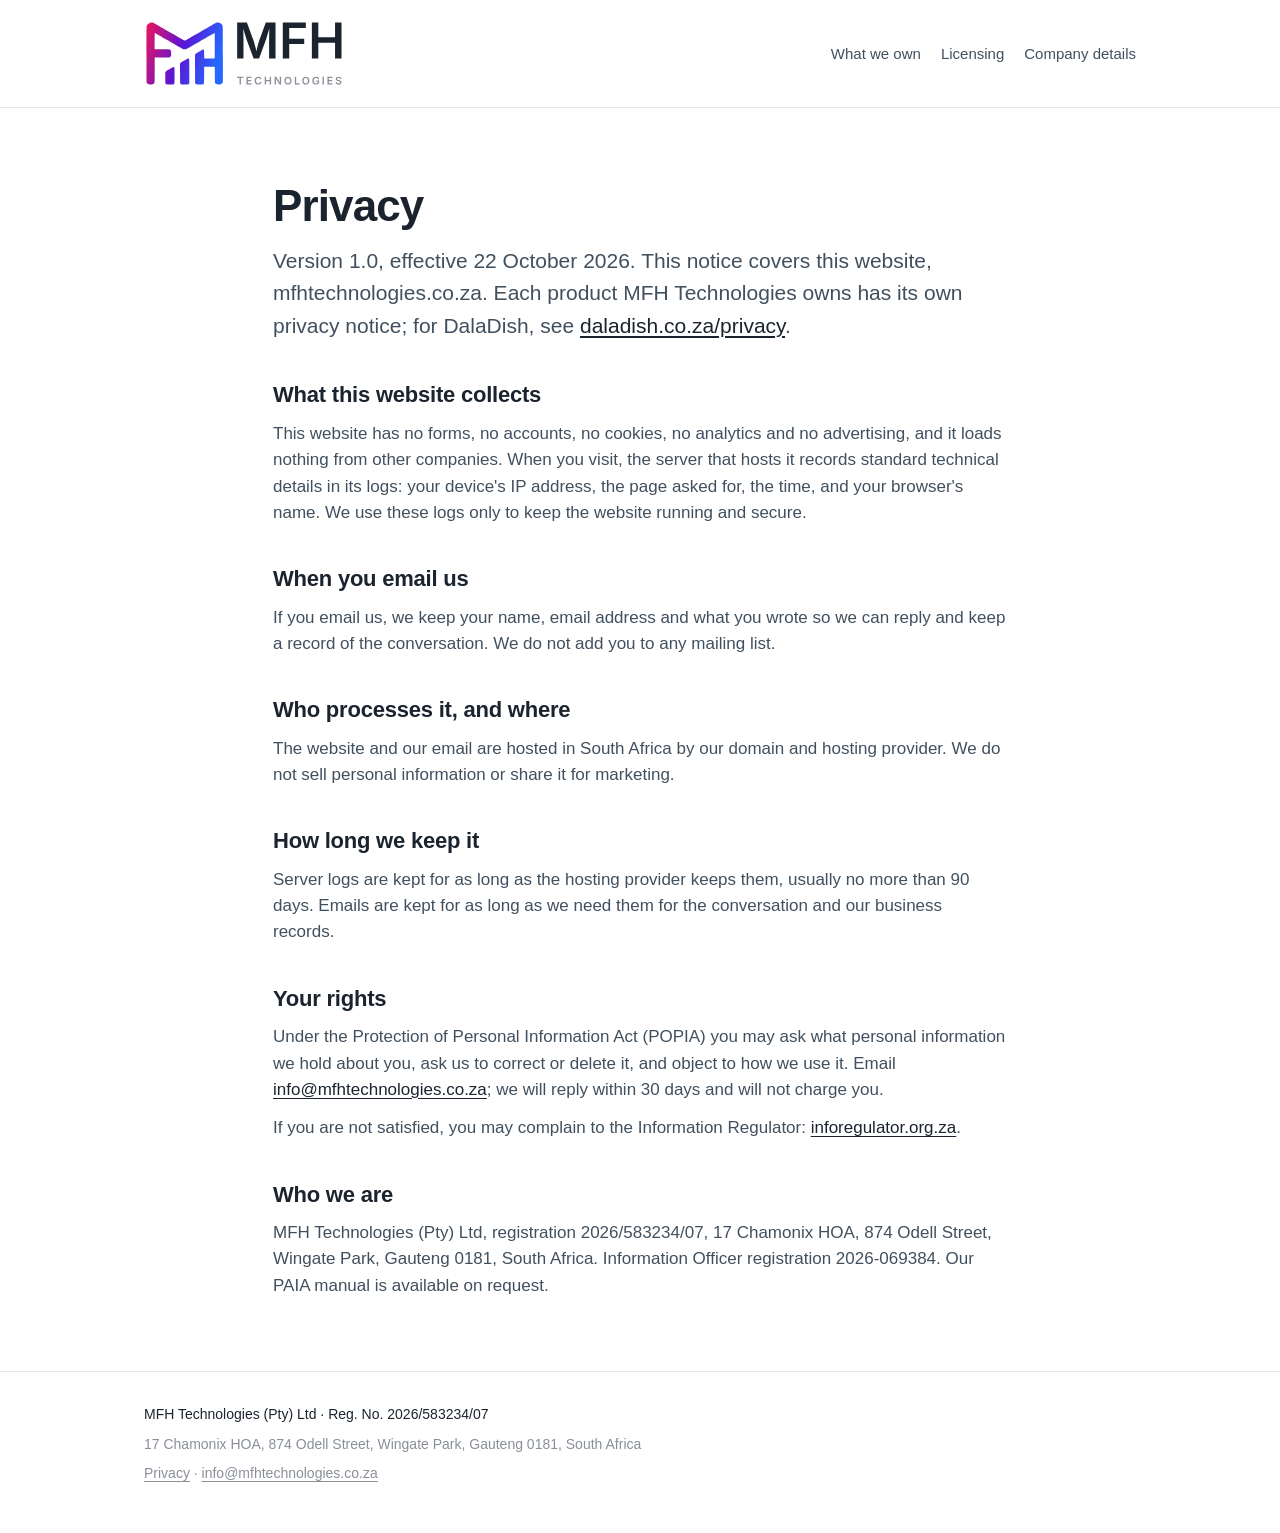
==== privacy.html @ 8a83f17e "MFH Technologies website, first version One page (the company, what it owns, licensing, company deta" ====
<!doctype html>
<html lang="en-ZA">
<head>
<meta charset="utf-8">
<meta name="viewport" content="width=device-width, initial-scale=1">
<title>Privacy | MFH Technologies</title>
<meta name="description" content="How the MFH Technologies website handles personal information.">
<link rel="icon" href="assets/favicon-32.png" sizes="32x32" type="image/png">
<link rel="apple-touch-icon" href="assets/icon-192.png">
<link rel="stylesheet" href="assets/site.css">
</head>
<body>
<a class="skip" href="#main">Skip to the content</a>
<header class="site">
  <div class="wrap">
    <a href="index.html" aria-label="MFH Technologies, home">
      <img class="lockup lockup-light" src="assets/mfh-lockup-colour.svg" alt="MFH Technologies" width="200" height="67">
      <img class="lockup lockup-dark" src="assets/mfh-lockup-white.svg" alt="MFH Technologies" width="200" height="67">
    </a>
    <nav class="main" aria-label="Main">
      <a href="index.html#own">What we own</a>
      <a href="index.html#licensing">Licensing</a>
      <a href="index.html#company">Company details</a>
    </nav>
  </div>
</header>

<main id="main">
  <section>
    <div class="wrap prose">
      <h1>Privacy</h1>
      <p class="lead">Version 1.0, effective 22 October 2026. This notice covers this website, mfhtechnologies.co.za. Each product MFH Technologies owns has its own privacy notice; for DalaDish, see <a href="https://daladish.co.za/privacy">daladish.co.za/privacy</a>.</p>

      <h2>What this website collects</h2>
      <p>This website has no forms, no accounts, no cookies, no analytics and no advertising, and it loads nothing from other companies. When you visit, the server that hosts it records standard technical details in its logs: your device's IP address, the page asked for, the time, and your browser's name. We use these logs only to keep the website running and secure.</p>

      <h2>When you email us</h2>
      <p>If you email us, we keep your name, email address and what you wrote so we can reply and keep a record of the conversation. We do not add you to any mailing list.</p>

      <h2>Who processes it, and where</h2>
      <p>The website and our email are hosted in South Africa by our domain and hosting provider. We do not sell personal information or share it for marketing.</p>

      <h2>How long we keep it</h2>
      <p>Server logs are kept for as long as the hosting provider keeps them, usually no more than 90 days. Emails are kept for as long as we need them for the conversation and our business records.</p>

      <h2>Your rights</h2>
      <p>Under the Protection of Personal Information Act (POPIA) you may ask what personal information we hold about you, ask us to correct or delete it, and object to how we use it. Email <a href="mailto:info@mfhtechnologies.co.za">info@mfhtechnologies.co.za</a>; we will reply within 30 days and will not charge you.</p>
      <p>If you are not satisfied, you may complain to the Information Regulator: <a href="https://inforegulator.org.za">inforegulator.org.za</a>.</p>

      <h2>Who we are</h2>
      <p>MFH Technologies (Pty) Ltd, registration 2026/583234/07, 17 Chamonix HOA, 874 Odell Street, Wingate Park, Gauteng 0181, South Africa. Information Officer registration 2026-069384. Our PAIA manual is available on request.</p>
    </div>
  </section>
</main>

<footer class="site">
  <div class="wrap">
    <p class="name">MFH Technologies (Pty) Ltd &middot; Reg. No. 2026/583234/07</p>
    <p>17 Chamonix HOA, 874 Odell Street, Wingate Park, Gauteng 0181, South Africa</p>
    <p><a href="privacy.html">Privacy</a> &middot; <a href="mailto:info@mfhtechnologies.co.za">info@mfhtechnologies.co.za</a></p>
  </div>
</footer>
</body>
</html>
---- assets/site.css ----
/* MFH Technologies website. Colours and type from the MFH Technologies CI v2.0: a charcoal-led palette, Inter
   (with the CI's Arial and Helvetica fallback, so the site loads no outside fonts), and the gradient in the mark only. */
:root {
  --mfh-charcoal: #1B242E;
  --mfh-slate: #41505E;
  --mfh-grey: #8A8F98;
  --mfh-line: #E3E6EA;
  --mfh-surface: #F4F5F8;
  --mfh-white: #FFFFFF;
  --bg: var(--mfh-white);
  --panel: var(--mfh-surface);
  --ink: var(--mfh-charcoal);
  --body: var(--mfh-slate);
  --muted: var(--mfh-grey);
  --line: var(--mfh-line);
}
@media (prefers-color-scheme: dark) {
  :root {
    --bg: var(--mfh-charcoal);
    --panel: #232D38;
    --ink: #FFFFFF;
    --body: #D5DAE0;
    --muted: #A9AFB8;
    --line: #36424E;
  }
}
* { box-sizing: border-box; }
html { -webkit-text-size-adjust: 100%; }
body {
  margin: 0;
  background: var(--bg);
  color: var(--body);
  font-family: Inter, "Helvetica Neue", Helvetica, Arial, sans-serif;
  font-size: 17px;
  line-height: 1.55;
}
a { color: var(--ink); text-underline-offset: 3px; }
a:focus-visible { outline: 3px solid var(--ink); outline-offset: 3px; border-radius: 4px; }
.wrap { max-width: 1040px; margin: 0 auto; padding: 0 24px; }
.skip { position: absolute; left: -9999px; }
.skip:focus { left: 16px; top: 16px; background: var(--bg); padding: 8px 12px; z-index: 10; }

header.site { border-bottom: 1px solid var(--line); }
header.site .wrap { display: flex; align-items: center; justify-content: space-between; gap: 16px; padding-top: 20px; padding-bottom: 20px; }
.lockup { display: block; width: 200px; height: auto; }
.lockup-dark { display: none; }
@media (prefers-color-scheme: dark) { .lockup-light { display: none; } .lockup-dark { display: block; } }
nav.main { display: flex; flex-wrap: wrap; gap: 4px 20px; font-size: 15px; font-weight: 500; }
nav.main a { text-decoration: none; color: var(--body); }
nav.main a:hover { color: var(--ink); text-decoration: underline; }

h1, h2, h3 { color: var(--ink); font-weight: 600; line-height: 1.2; margin: 0; }
h1 { font-size: clamp(32px, 5vw, 44px); letter-spacing: -0.02em; }
h2 { font-size: clamp(24px, 3.2vw, 30px); letter-spacing: -0.01em; }
h3 { font-size: 20px; }
p { margin: 0; }
.lead { font-size: clamp(18px, 2.2vw, 21px); color: var(--body); max-width: 46em; }

section { padding: 72px 0; }
section.panel { background: var(--panel); }
.stack > * + * { margin-top: 16px; }
.stack-lg > * + * { margin-top: 28px; }

.facts { display: flex; flex-wrap: wrap; gap: 12px; margin-top: 28px; padding: 0; list-style: none; }
.facts li { border: 1px solid var(--line); border-radius: 999px; padding: 6px 14px; font-size: 14px; font-weight: 500; color: var(--body); background: var(--bg); }

.cards { display: grid; grid-template-columns: repeat(auto-fit, minmax(280px, 1fr)); gap: 20px; }
.card { background: var(--bg); border: 1px solid var(--line); border-radius: 14px; padding: 28px; }
.card .kicker { font-size: 13px; font-weight: 600; letter-spacing: 0.06em; text-transform: uppercase; color: var(--muted); }
.card p { margin-top: 10px; }
.card .more { margin-top: 16px; font-weight: 500; }

dl.details { display: grid; grid-template-columns: minmax(160px, 240px) 1fr; gap: 0; margin-bottom: 0; border-top: 1px solid var(--line); }
dl.details dt, dl.details dd { margin: 0; padding: 14px 0; border-bottom: 1px solid var(--line); }
dl.details dt { font-weight: 500; color: var(--ink); padding-right: 16px; }
@media (max-width: 560px) {
  dl.details { grid-template-columns: 1fr; }
  dl.details dt { border-bottom: 0; padding-bottom: 0; }
  dl.details dd { padding-top: 4px; }
}

.prose { max-width: 46em; }
.prose h2 { margin-top: 40px; font-size: 22px; }
.prose p, .prose ul { margin-top: 12px; }
.prose ul { padding-left: 22px; }

footer.site { border-top: 1px solid var(--line); padding: 32px 0 48px; font-size: 14px; color: var(--muted); }
footer.site .wrap > * + * { margin-top: 8px; }
footer.site a { color: var(--muted); }
footer.site .name { color: var(--ink); font-weight: 500; }

@media (max-width: 640px) {
  header.site .wrap { flex-direction: column; align-items: flex-start; }
  section { padding: 52px 0; }
  .wrap { padding: 0 16px; }
  .lockup { width: 170px; }
}
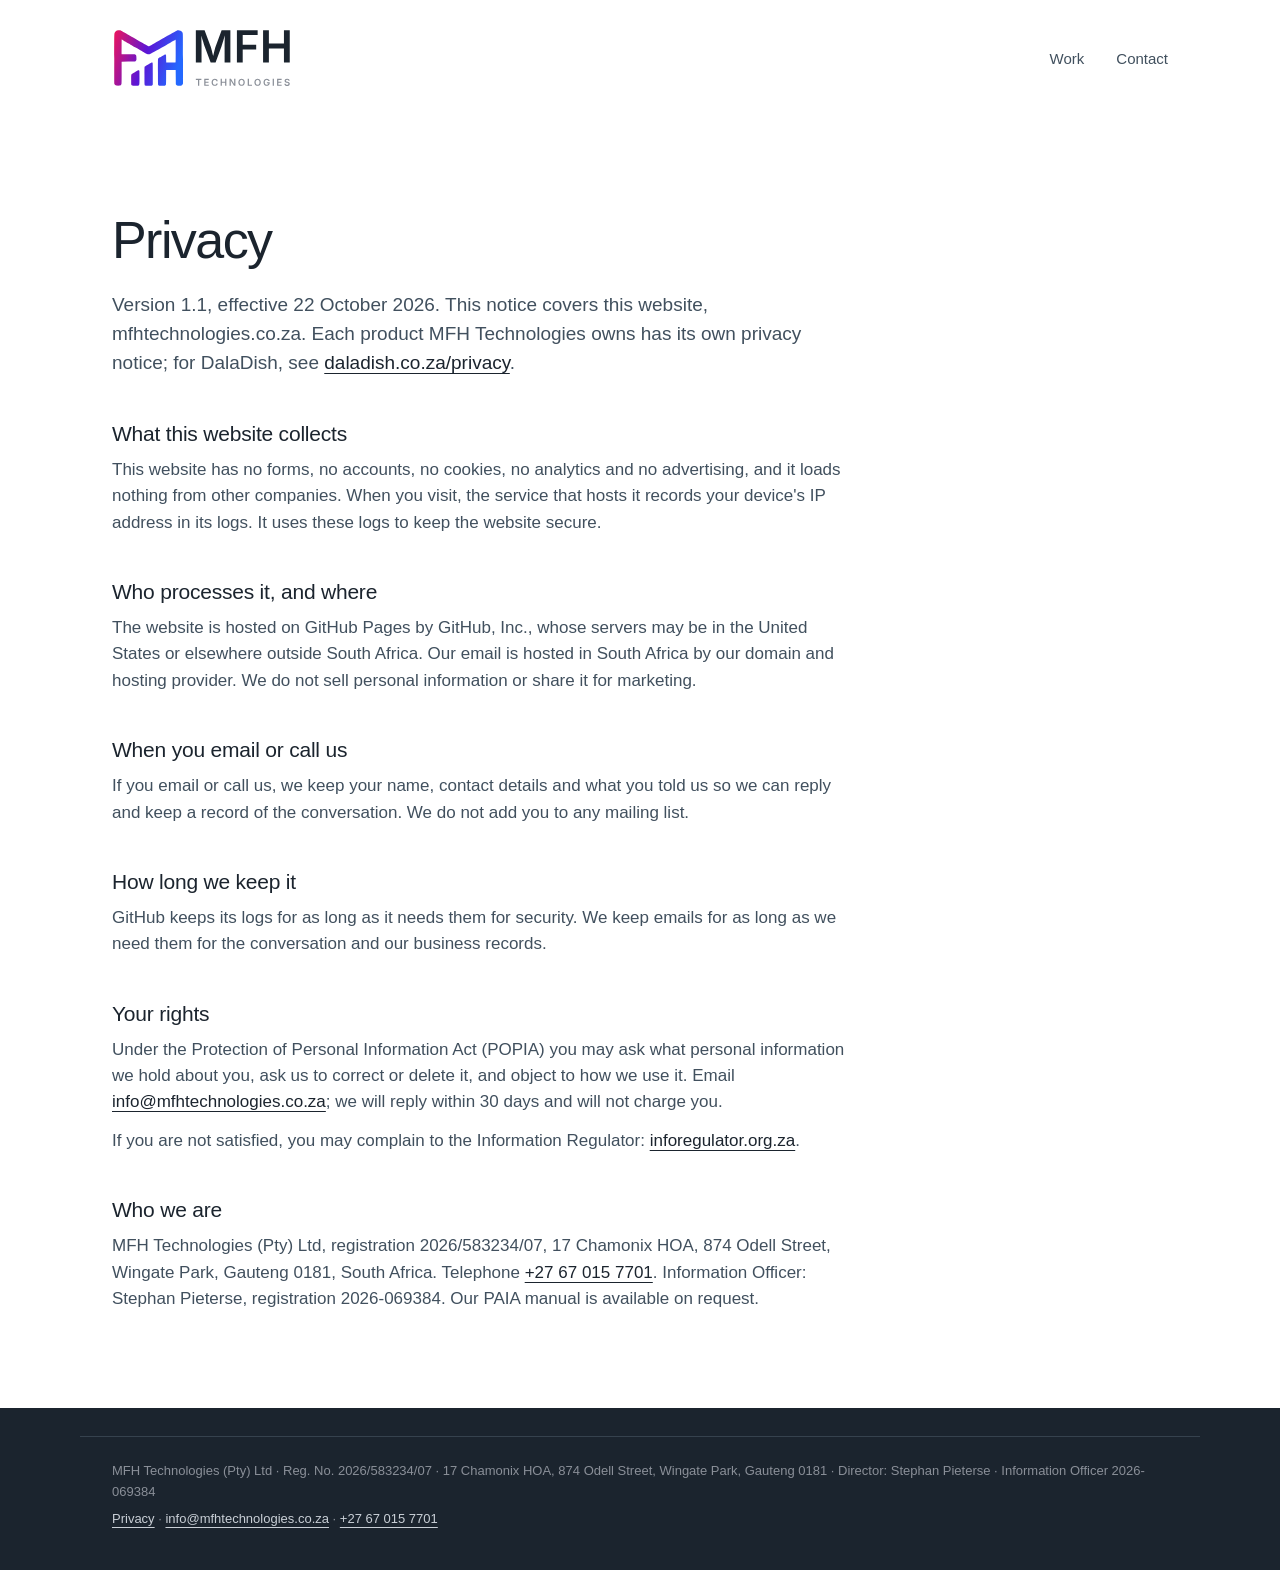
==== commit 4f3c60d7: "A shorter site: one line, two sectors, selected work and contact; GitHub Pages hosting Co-Authored-B" ====
--- a/privacy.html
+++ b/privacy.html
@@ -14,50 +14,48 @@
 <header class="site">
   <div class="wrap">
     <a href="index.html" aria-label="MFH Technologies, home">
-      <img class="lockup lockup-light" src="assets/mfh-lockup-colour.svg" alt="MFH Technologies" width="200" height="67">
-      <img class="lockup lockup-dark" src="assets/mfh-lockup-white.svg" alt="MFH Technologies" width="200" height="67">
+      <img class="lockup lockup-light" src="assets/mfh-lockup-colour.svg" alt="MFH Technologies" width="180" height="60">
+      <img class="lockup lockup-dark" src="assets/mfh-lockup-white.svg" alt="MFH Technologies" width="180" height="60">
     </a>
     <nav class="main" aria-label="Main">
-      <a href="index.html#own">What we own</a>
-      <a href="index.html#licensing">Licensing</a>
-      <a href="index.html#company">Company details</a>
+      <a href="index.html#work">Work</a>
+      <a href="index.html#contact">Contact</a>
     </nav>
   </div>
 </header>
 
 <main id="main">
-  <section>
-    <div class="wrap prose">
+  <div class="wrap">
+    <div class="prose">
       <h1>Privacy</h1>
-      <p class="lead">Version 1.0, effective 22 October 2026. This notice covers this website, mfhtechnologies.co.za. Each product MFH Technologies owns has its own privacy notice; for DalaDish, see <a href="https://daladish.co.za/privacy">daladish.co.za/privacy</a>.</p>
+      <p class="lead">Version 1.1, effective 22 October 2026. This notice covers this website, mfhtechnologies.co.za. Each product MFH Technologies owns has its own privacy notice; for DalaDish, see <a href="https://daladish.co.za/privacy">daladish.co.za/privacy</a>.</p>
 
       <h2>What this website collects</h2>
-      <p>This website has no forms, no accounts, no cookies, no analytics and no advertising, and it loads nothing from other companies. When you visit, the server that hosts it records standard technical details in its logs: your device's IP address, the page asked for, the time, and your browser's name. We use these logs only to keep the website running and secure.</p>
-
-      <h2>When you email us</h2>
-      <p>If you email us, we keep your name, email address and what you wrote so we can reply and keep a record of the conversation. We do not add you to any mailing list.</p>
+      <p>This website has no forms, no accounts, no cookies, no analytics and no advertising, and it loads nothing from other companies. When you visit, the service that hosts it records your device's IP address in its logs. It uses these logs to keep the website secure.</p>
 
       <h2>Who processes it, and where</h2>
-      <p>The website and our email are hosted in South Africa by our domain and hosting provider. We do not sell personal information or share it for marketing.</p>
+      <p>The website is hosted on GitHub Pages by GitHub, Inc., whose servers may be in the United States or elsewhere outside South Africa. Our email is hosted in South Africa by our domain and hosting provider. We do not sell personal information or share it for marketing.</p>
+
+      <h2>When you email or call us</h2>
+      <p>If you email or call us, we keep your name, contact details and what you told us so we can reply and keep a record of the conversation. We do not add you to any mailing list.</p>
 
       <h2>How long we keep it</h2>
-      <p>Server logs are kept for as long as the hosting provider keeps them, usually no more than 90 days. Emails are kept for as long as we need them for the conversation and our business records.</p>
+      <p>GitHub keeps its logs for as long as it needs them for security. We keep emails for as long as we need them for the conversation and our business records.</p>
 
       <h2>Your rights</h2>
       <p>Under the Protection of Personal Information Act (POPIA) you may ask what personal information we hold about you, ask us to correct or delete it, and object to how we use it. Email <a href="mailto:info@mfhtechnologies.co.za">info@mfhtechnologies.co.za</a>; we will reply within 30 days and will not charge you.</p>
       <p>If you are not satisfied, you may complain to the Information Regulator: <a href="https://inforegulator.org.za">inforegulator.org.za</a>.</p>
 
       <h2>Who we are</h2>
-      <p>MFH Technologies (Pty) Ltd, registration 2026/583234/07, 17 Chamonix HOA, 874 Odell Street, Wingate Park, Gauteng 0181, South Africa. Information Officer registration 2026-069384. Our PAIA manual is available on request.</p>
+      <p>MFH Technologies (Pty) Ltd, registration 2026/583234/07, 17 Chamonix HOA, 874 Odell Street, Wingate Park, Gauteng 0181, South Africa. Telephone <a href="tel:+27670157701">+27 67 015 7701</a>. Information Officer: Stephan Pieterse, registration 2026-069384. Our PAIA manual is available on request.</p>
     </div>
-  </section>
+  </div>
 </main>
 
 <footer class="site">
   <div class="wrap">
-    <p class="name">MFH Technologies (Pty) Ltd &middot; Reg. No. 2026/583234/07</p>
-    <p>17 Chamonix HOA, 874 Odell Street, Wingate Park, Gauteng 0181, South Africa</p>
-    <p><a href="privacy.html">Privacy</a> &middot; <a href="mailto:info@mfhtechnologies.co.za">info@mfhtechnologies.co.za</a></p>
+    <p>MFH Technologies (Pty) Ltd &middot; Reg. No. 2026/583234/07 &middot; 17 Chamonix HOA, 874 Odell Street, Wingate Park, Gauteng 0181 &middot; Director: Stephan Pieterse &middot; Information Officer 2026-069384</p>
+    <p><a href="privacy.html">Privacy</a> &middot; <a href="mailto:info@mfhtechnologies.co.za">info@mfhtechnologies.co.za</a> &middot; <a href="tel:+27670157701">+27 67 015 7701</a></p>
   </div>
 </footer>
 </body>
--- a/assets/site.css
+++ b/assets/site.css
@@ -1,5 +1,6 @@
 /* MFH Technologies website. Colours and type from the MFH Technologies CI v2.0: a charcoal-led palette, Inter
-   (with the CI's Arial and Helvetica fallback, so the site loads no outside fonts), and the gradient in the mark only. */
+   (with the CI's Arial and Helvetica fallback, so the site loads no outside fonts), and the gradient in the mark only.
+   The page is quiet on purpose: large type, hairlines and white space; the contact band and footer sit on charcoal. */
 :root {
   --mfh-charcoal: #1B242E;
   --mfh-slate: #41505E;
@@ -8,24 +9,30 @@
   --mfh-surface: #F4F5F8;
   --mfh-white: #FFFFFF;
   --bg: var(--mfh-white);
-  --panel: var(--mfh-surface);
   --ink: var(--mfh-charcoal);
   --body: var(--mfh-slate);
-  --muted: var(--mfh-grey);
+  --label: var(--mfh-slate);
   --line: var(--mfh-line);
+  /* The charcoal band (contact and footer) in both modes */
+  --band: var(--mfh-charcoal);
+  --band-ink: #FFFFFF;
+  --band-body: #C9CFD6;
+  --band-line: #36424E;
 }
 @media (prefers-color-scheme: dark) {
   :root {
     --bg: var(--mfh-charcoal);
-    --panel: #232D38;
     --ink: #FFFFFF;
-    --body: #D5DAE0;
-    --muted: #A9AFB8;
+    --body: #C9CFD6;
+    --label: #A9AFB8;
     --line: #36424E;
+    --band: #151C24;
+    --band-line: #2C3640;
   }
 }
 * { box-sizing: border-box; }
-html { -webkit-text-size-adjust: 100%; }
+html { -webkit-text-size-adjust: 100%; scroll-behavior: smooth; }
+@media (prefers-reduced-motion: reduce) { html { scroll-behavior: auto; } }
 body {
   margin: 0;
   background: var(--bg);
@@ -33,65 +40,75 @@
   font-family: Inter, "Helvetica Neue", Helvetica, Arial, sans-serif;
   font-size: 17px;
   line-height: 1.55;
+  -webkit-font-smoothing: antialiased;
 }
-a { color: var(--ink); text-underline-offset: 3px; }
-a:focus-visible { outline: 3px solid var(--ink); outline-offset: 3px; border-radius: 4px; }
-.wrap { max-width: 1040px; margin: 0 auto; padding: 0 24px; }
+a { color: var(--ink); text-underline-offset: 4px; text-decoration-thickness: 1px; }
+a:focus-visible { outline: 2px solid currentColor; outline-offset: 4px; border-radius: 2px; }
+.wrap { max-width: 1120px; margin: 0 auto; padding: 0 32px; }
 .skip { position: absolute; left: -9999px; }
 .skip:focus { left: 16px; top: 16px; background: var(--bg); padding: 8px 12px; z-index: 10; }
+h1, h2, h3 { color: var(--ink); font-weight: 500; line-height: 1.1; margin: 0; }
+p { margin: 0; }
 
-header.site { border-bottom: 1px solid var(--line); }
-header.site .wrap { display: flex; align-items: center; justify-content: space-between; gap: 16px; padding-top: 20px; padding-bottom: 20px; }
-.lockup { display: block; width: 200px; height: auto; }
+/* Header: the colour lock-up on white, the white lock-up in dark mode (CI: white lock-up on charcoal only) */
+header.site .wrap { display: flex; align-items: center; justify-content: space-between; gap: 24px; padding-top: 28px; padding-bottom: 28px; }
+.lockup { display: block; width: 180px; height: auto; }
 .lockup-dark { display: none; }
 @media (prefers-color-scheme: dark) { .lockup-light { display: none; } .lockup-dark { display: block; } }
-nav.main { display: flex; flex-wrap: wrap; gap: 4px 20px; font-size: 15px; font-weight: 500; }
+nav.main { display: flex; gap: 32px; font-size: 15px; }
 nav.main a { text-decoration: none; color: var(--body); }
-nav.main a:hover { color: var(--ink); text-decoration: underline; }
+nav.main a:hover { color: var(--ink); }
 
-h1, h2, h3 { color: var(--ink); font-weight: 600; line-height: 1.2; margin: 0; }
-h1 { font-size: clamp(32px, 5vw, 44px); letter-spacing: -0.02em; }
-h2 { font-size: clamp(24px, 3.2vw, 30px); letter-spacing: -0.01em; }
-h3 { font-size: 20px; }
-p { margin: 0; }
-.lead { font-size: clamp(18px, 2.2vw, 21px); color: var(--body); max-width: 46em; }
+.label { font-size: 12px; font-weight: 500; letter-spacing: 0.14em; text-transform: uppercase; color: var(--label); }
 
-section { padding: 72px 0; }
-section.panel { background: var(--panel); }
-.stack > * + * { margin-top: 16px; }
-.stack-lg > * + * { margin-top: 28px; }
+.hero { padding: clamp(72px, 12vw, 160px) 0 clamp(64px, 10vw, 128px); }
+.hero h1 { font-size: clamp(38px, 6.4vw, 76px); letter-spacing: -0.035em; max-width: 13em; }
+.hero .lead { margin-top: 32px; font-size: clamp(18px, 2vw, 21px); max-width: 30em; }
 
-.facts { display: flex; flex-wrap: wrap; gap: 12px; margin-top: 28px; padding: 0; list-style: none; }
-.facts li { border: 1px solid var(--line); border-radius: 999px; padding: 6px 14px; font-size: 14px; font-weight: 500; color: var(--body); background: var(--bg); }
+.sectors { border-top: 1px solid var(--line); }
+.grid-2 { display: grid; grid-template-columns: 1fr 1fr; }
+.grid-2 > div { padding: 56px 48px 64px 0; }
+.grid-2 > div + div { padding-left: 48px; border-left: 1px solid var(--line); }
+.sectors h2 { margin-top: 20px; font-size: clamp(24px, 2.6vw, 30px); letter-spacing: -0.015em; }
+.sectors h2 + p { margin-top: 12px; max-width: 24em; }
 
-.cards { display: grid; grid-template-columns: repeat(auto-fit, minmax(280px, 1fr)); gap: 20px; }
-.card { background: var(--bg); border: 1px solid var(--line); border-radius: 14px; padding: 28px; }
-.card .kicker { font-size: 13px; font-weight: 600; letter-spacing: 0.06em; text-transform: uppercase; color: var(--muted); }
-.card p { margin-top: 10px; }
-.card .more { margin-top: 16px; font-weight: 500; }
+#work { border-top: 1px solid var(--line); padding: 72px 0 104px; }
+.work { list-style: none; margin: 32px 0 0; padding: 0; border-top: 1px solid var(--line); }
+.work li { display: grid; grid-template-columns: 4fr 7fr 3fr; gap: 24px; align-items: baseline; padding: 28px 0; border-bottom: 1px solid var(--line); }
+.work .name { font-size: clamp(22px, 2.4vw, 28px); font-weight: 500; letter-spacing: -0.015em; color: var(--ink); text-decoration: none; }
+.work a.name:hover { text-decoration: underline; }
+.work .name span { font-size: 0.7em; color: var(--label); }
+.work .tag { font-size: 14px; color: var(--label); text-align: right; }
 
-dl.details { display: grid; grid-template-columns: minmax(160px, 240px) 1fr; gap: 0; margin-bottom: 0; border-top: 1px solid var(--line); }
-dl.details dt, dl.details dd { margin: 0; padding: 14px 0; border-bottom: 1px solid var(--line); }
-dl.details dt { font-weight: 500; color: var(--ink); padding-right: 16px; }
-@media (max-width: 560px) {
-  dl.details { grid-template-columns: 1fr; }
-  dl.details dt { border-bottom: 0; padding-bottom: 0; }
-  dl.details dd { padding-top: 4px; }
+.contact { background: var(--band); color: var(--band-body); padding: clamp(72px, 10vw, 128px) 0; }
+.contact h2 { color: var(--band-ink); font-size: clamp(38px, 6vw, 68px); letter-spacing: -0.035em; }
+.contact .sub { margin-top: 20px; font-size: clamp(18px, 2vw, 21px); }
+.contact .lines { margin-top: 48px; display: flex; flex-wrap: wrap; gap: 12px 56px; }
+.contact .lines a { color: var(--band-ink); font-size: clamp(20px, 2.6vw, 28px); letter-spacing: -0.01em; text-decoration: none; border-bottom: 1px solid var(--band-line); padding-bottom: 6px; }
+.contact .lines a:hover { border-bottom-color: var(--band-ink); }
+.contact .where { margin-top: 32px; font-size: 14px; letter-spacing: 0.04em; }
+
+footer.site { background: var(--band); color: var(--mfh-grey); font-size: 13px; line-height: 1.6; padding: 28px 0 40px; }
+footer.site .wrap { border-top: 1px solid var(--band-line); padding-top: 24px; }
+footer.site p + p { margin-top: 6px; }
+footer.site a { color: var(--band-body); }
+
+/* The privacy page */
+.prose { max-width: 44em; padding: clamp(48px, 8vw, 96px) 0 96px; }
+.prose h1 { font-size: clamp(34px, 5vw, 52px); letter-spacing: -0.03em; }
+.prose .lead { margin-top: 20px; font-size: 19px; }
+.prose h2 { margin-top: 44px; font-size: 21px; letter-spacing: -0.01em; }
+.prose p { margin-top: 12px; }
+
+@media (max-width: 760px) {
+  .wrap { padding: 0 20px; }
+  .lockup { width: 150px; }
+  nav.main { gap: 20px; }
+  .grid-2 { grid-template-columns: 1fr; }
+  .grid-2 > div { padding: 44px 0 48px; }
+  .grid-2 > div + div { padding-left: 0; border-left: 0; border-top: 1px solid var(--line); }
+  .work li { grid-template-columns: 1fr; gap: 6px; padding: 24px 0; }
+  .work .tag { text-align: left; }
+  #work { padding: 56px 0 72px; }
 }
-
-.prose { max-width: 46em; }
-.prose h2 { margin-top: 40px; font-size: 22px; }
-.prose p, .prose ul { margin-top: 12px; }
-.prose ul { padding-left: 22px; }
-
-footer.site { border-top: 1px solid var(--line); padding: 32px 0 48px; font-size: 14px; color: var(--muted); }
-footer.site .wrap > * + * { margin-top: 8px; }
-footer.site a { color: var(--muted); }
-footer.site .name { color: var(--ink); font-weight: 500; }
-
-@media (max-width: 640px) {
-  header.site .wrap { flex-direction: column; align-items: flex-start; }
-  section { padding: 52px 0; }
-  .wrap { padding: 0 16px; }
-  .lockup { width: 170px; }
-}
+@media (max-width: 400px) { .wrap { padding: 0 16px; } }
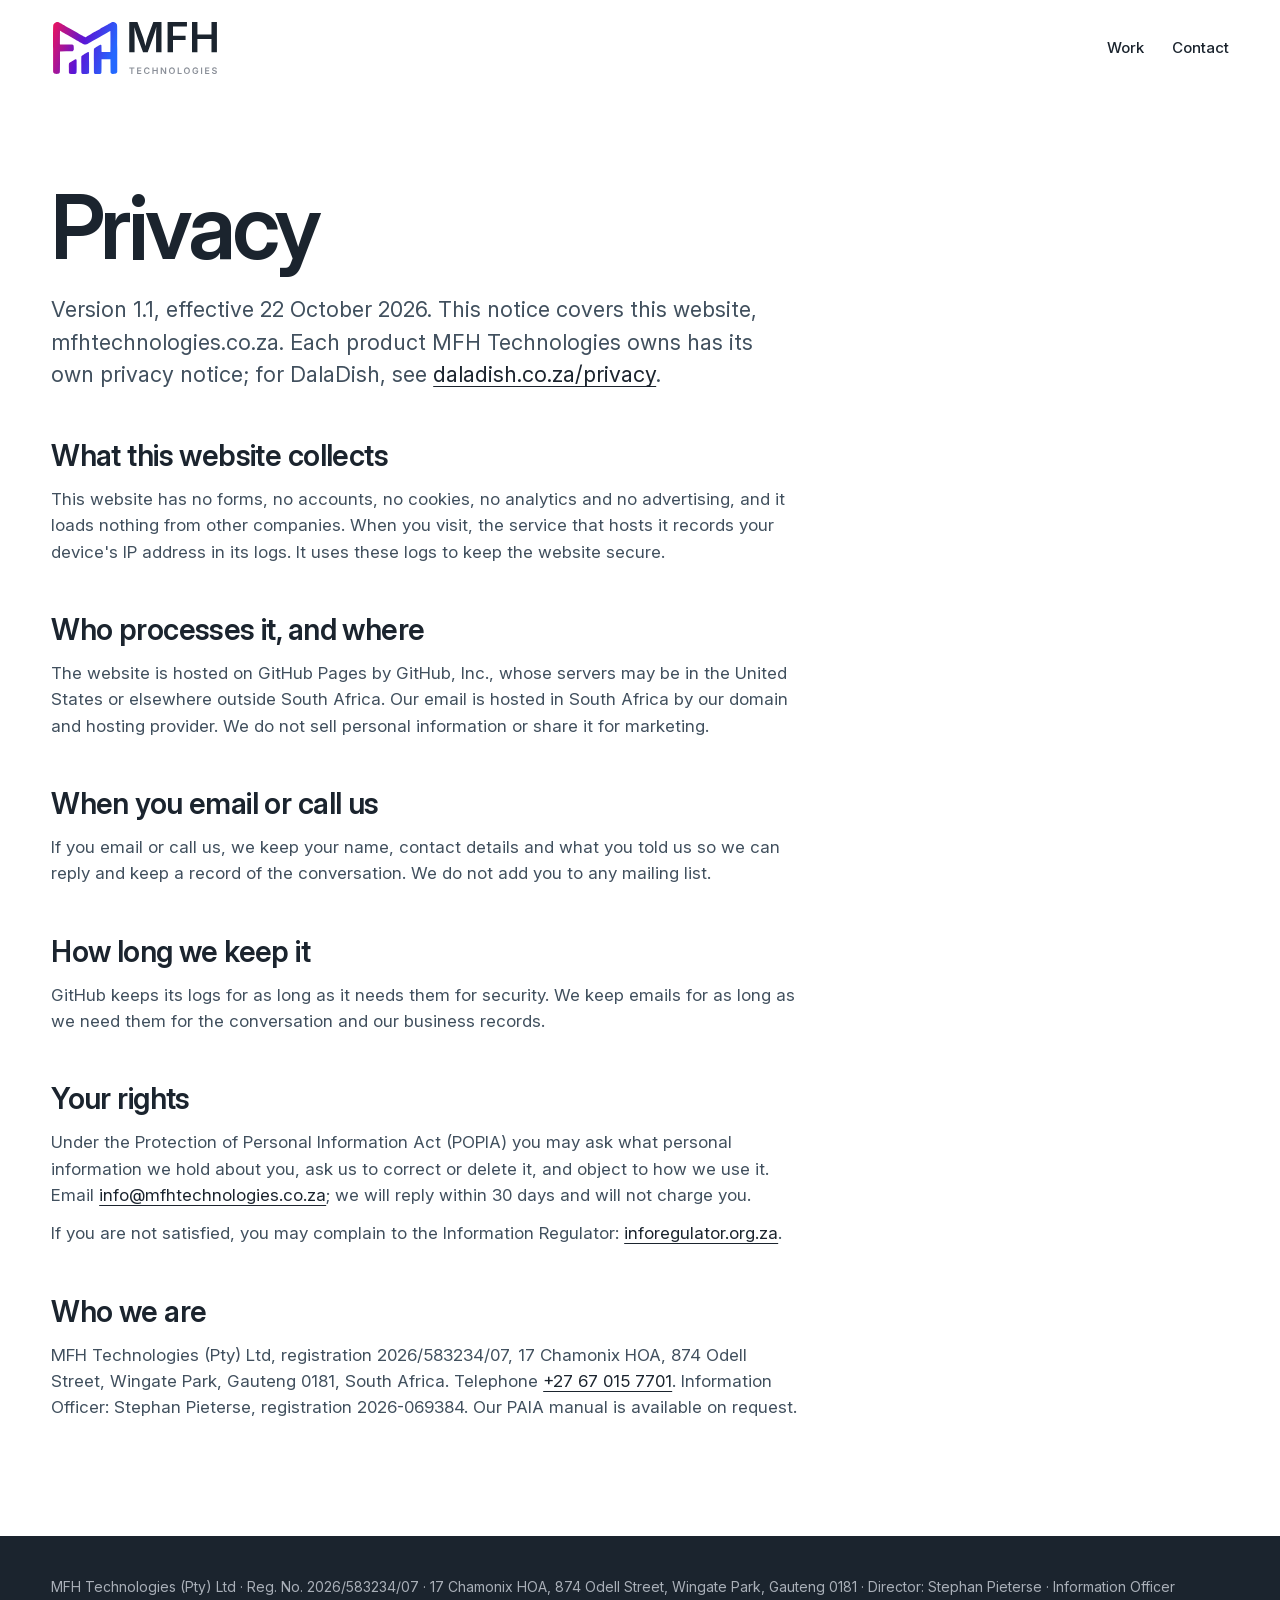
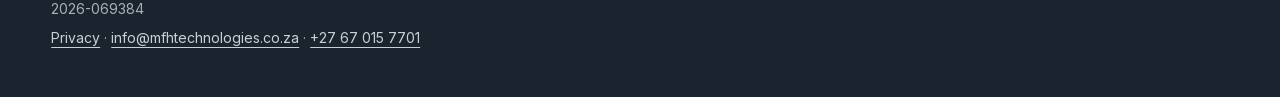
==== commit 84700404: "Website: the poster treatment, in the MFH CI The statement is set very large in Inter SemiBold besid" ====
--- a/privacy.html
+++ b/privacy.html
@@ -2,20 +2,26 @@
 <html lang="en-ZA">
 <head>
 <meta charset="utf-8">
-<meta name="viewport" content="width=device-width, initial-scale=1">
+<meta name="viewport" content="width=device-width, initial-scale=1, viewport-fit=cover">
 <title>Privacy | MFH Technologies</title>
 <meta name="description" content="How the MFH Technologies website handles personal information.">
+<meta name="theme-color" content="#FFFFFF" media="(prefers-color-scheme: light)">
+<meta name="theme-color" content="#1B242E" media="(prefers-color-scheme: dark)">
 <link rel="icon" href="assets/favicon-32.png" sizes="32x32" type="image/png">
+<link rel="icon" href="assets/favicon-48.png" sizes="48x48" type="image/png">
 <link rel="apple-touch-icon" href="assets/icon-192.png">
+<link rel="preload" href="assets/fonts/inter-latin.woff2" as="font" type="font/woff2" crossorigin>
 <link rel="stylesheet" href="assets/site.css">
 </head>
 <body>
 <a class="skip" href="#main">Skip to the content</a>
 <header class="site">
   <div class="wrap">
-    <a href="index.html" aria-label="MFH Technologies, home">
-      <img class="lockup lockup-light" src="assets/mfh-lockup-colour.svg" alt="MFH Technologies" width="180" height="60">
-      <img class="lockup lockup-dark" src="assets/mfh-lockup-white.svg" alt="MFH Technologies" width="180" height="60">
+    <a class="home" href="index.html" aria-label="MFH Technologies, home">
+      <picture>
+        <source srcset="assets/mfh-lockup-white.svg" media="(prefers-color-scheme: dark)">
+        <img class="lockup" src="assets/mfh-lockup-colour.svg" alt="MFH Technologies" width="168" height="56">
+      </picture>
     </a>
     <nav class="main" aria-label="Main">
       <a href="index.html#work">Work</a>
@@ -54,8 +60,10 @@
 
 <footer class="site">
   <div class="wrap">
-    <p>MFH Technologies (Pty) Ltd &middot; Reg. No. 2026/583234/07 &middot; 17 Chamonix HOA, 874 Odell Street, Wingate Park, Gauteng 0181 &middot; Director: Stephan Pieterse &middot; Information Officer 2026-069384</p>
-    <p><a href="privacy.html">Privacy</a> &middot; <a href="mailto:info@mfhtechnologies.co.za">info@mfhtechnologies.co.za</a> &middot; <a href="tel:+27670157701">+27 67 015 7701</a></p>
+    <div>
+      <p>MFH Technologies (Pty) Ltd &middot; Reg. No. 2026/583234/07 &middot; 17 Chamonix HOA, 874 Odell Street, Wingate Park, Gauteng 0181 &middot; Director: Stephan Pieterse &middot; Information Officer 2026-069384</p>
+      <p><a href="privacy.html">Privacy</a> &middot; <a href="mailto:info@mfhtechnologies.co.za">info@mfhtechnologies.co.za</a> &middot; <a href="tel:+27670157701">+27 67 015 7701</a></p>
+    </div>
   </div>
 </footer>
 </body>
--- a/assets/site.css
+++ b/assets/site.css
@@ -1,6 +1,15 @@
-/* MFH Technologies website. Colours and type from the MFH Technologies CI v2.0: a charcoal-led palette, Inter
-   (with the CI's Arial and Helvetica fallback, so the site loads no outside fonts), and the gradient in the mark only.
-   The page is quiet on purpose: large type, hairlines and white space; the contact band and footer sit on charcoal. */
+/* MFH Technologies website. Colours and type from the MFH Technologies CI v2.0: charcoal and white, Inter (served
+   from this site, so the page loads nothing from other companies; Arial and Helvetica as the CI's fallback), and
+   the gradient in the mark only. The page is a poster: the mark, one statement set very large, the two sectors with
+   the product in each, and a charcoal band to get in touch. Headings stay in SemiBold, as the CI asks; the boldness
+   comes from scale, not weight. */
+@font-face {
+  font-family: "Inter";
+  font-style: normal;
+  font-weight: 100 900;
+  font-display: swap;
+  src: url("fonts/inter-latin.woff2") format("woff2");
+}
 :root {
   --mfh-charcoal: #1B242E;
   --mfh-slate: #41505E;
@@ -11,104 +20,161 @@
   --bg: var(--mfh-white);
   --ink: var(--mfh-charcoal);
   --body: var(--mfh-slate);
-  --label: var(--mfh-slate);
   --line: var(--mfh-line);
   /* The charcoal band (contact and footer) in both modes */
   --band: var(--mfh-charcoal);
   --band-ink: #FFFFFF;
   --band-body: #C9CFD6;
+  --band-soft: #A9AFB8;
   --band-line: #36424E;
+  --font: Inter, Arial, Helvetica, sans-serif;
+  --ease: cubic-bezier(0.22, 1, 0.36, 1);
+  --gut: clamp(20px, 4vw, 56px);
+  --step-0: 1.0625rem;
+  --step-1: clamp(1.125rem, 1rem + 0.45vw, 1.375rem);
+  --step-2: clamp(1.375rem, 1.1rem + 0.9vw, 1.875rem);
+  --poster: clamp(4rem, 1rem + 9.4vw, 11rem);
+  color-scheme: light;
 }
+/* At night the page turns charcoal; the CI allows only the white artwork on charcoal, so the mark goes white. */
 @media (prefers-color-scheme: dark) {
   :root {
     --bg: var(--mfh-charcoal);
     --ink: #FFFFFF;
     --body: #C9CFD6;
-    --label: #A9AFB8;
     --line: #36424E;
-    --band: #151C24;
+    --band: #131A21;
     --band-line: #2C3640;
+    color-scheme: dark;
   }
 }
 * { box-sizing: border-box; }
-html { -webkit-text-size-adjust: 100%; scroll-behavior: smooth; }
-@media (prefers-reduced-motion: reduce) { html { scroll-behavior: auto; } }
+html { -webkit-text-size-adjust: 100%; }
+@media (prefers-reduced-motion: no-preference) { html { scroll-behavior: smooth; } }
 body {
   margin: 0;
   background: var(--bg);
   color: var(--body);
-  font-family: Inter, "Helvetica Neue", Helvetica, Arial, sans-serif;
-  font-size: 17px;
+  font-family: var(--font);
+  font-optical-sizing: auto;
+  font-size: var(--step-0);
   line-height: 1.55;
   -webkit-font-smoothing: antialiased;
+  overflow-x: clip;
 }
+img { display: block; max-width: 100%; height: auto; }
 a { color: var(--ink); text-underline-offset: 4px; text-decoration-thickness: 1px; }
-a:focus-visible { outline: 2px solid currentColor; outline-offset: 4px; border-radius: 2px; }
-.wrap { max-width: 1120px; margin: 0 auto; padding: 0 32px; }
-.skip { position: absolute; left: -9999px; }
-.skip:focus { left: 16px; top: 16px; background: var(--bg); padding: 8px 12px; z-index: 10; }
-h1, h2, h3 { color: var(--ink); font-weight: 500; line-height: 1.1; margin: 0; }
-p { margin: 0; }
+a:hover { text-decoration-thickness: 2px; }
+:focus-visible { outline: 2px solid currentColor; outline-offset: 4px; border-radius: 2px; }
+::selection { background: var(--ink); color: var(--bg); }
+.wrap { max-width: 1440px; margin: 0 auto; padding-left: max(var(--gut), env(safe-area-inset-left, 0px)); padding-right: max(var(--gut), env(safe-area-inset-right, 0px)); }
+.skip { position: absolute; left: -9999px; top: 12px; background: var(--bg); color: var(--ink); padding: 10px 14px; z-index: 20; }
+.skip:focus { left: 16px; }
+h1, h2, h3 { color: var(--ink); font-weight: 600; margin: 0; text-wrap: balance; }
+p { margin: 0; text-wrap: pretty; }
+.label { font-size: 0.9375rem; font-weight: 500; letter-spacing: 0; color: var(--body); }
+.n { font-weight: 500; font-variant-numeric: tabular-nums; }
 
-/* Header: the colour lock-up on white, the white lock-up in dark mode (CI: white lock-up on charcoal only) */
-header.site .wrap { display: flex; align-items: center; justify-content: space-between; gap: 24px; padding-top: 28px; padding-bottom: 28px; }
-.lockup { display: block; width: 180px; height: auto; }
-.lockup-dark { display: none; }
-@media (prefers-color-scheme: dark) { .lockup-light { display: none; } .lockup-dark { display: block; } }
-nav.main { display: flex; gap: 32px; font-size: 15px; }
-nav.main a { text-decoration: none; color: var(--body); }
-nav.main a:hover { color: var(--ink); }
+/* Header: the wordmark on the home page (the mark is right beside it in the hero, as the CI provides for), the full
+   lock-up on other pages. Colour artwork on white, white artwork on charcoal. */
+header.site .wrap { display: flex; align-items: center; justify-content: space-between; gap: 24px; min-height: 96px; }
+header.site a.home { display: inline-flex; align-items: center; min-height: 44px; }
+.wordmark { width: 104px; height: auto; }
+.lockup { width: 168px; height: auto; }
+nav.main { display: flex; gap: 4px 28px; }
+nav.main a { display: inline-flex; align-items: center; min-height: 44px; font-size: 0.9375rem; font-weight: 500; color: var(--ink); text-decoration: none; }
+nav.main a:hover { text-decoration: underline; text-underline-offset: 6px; }
+.page-home header.site { position: absolute; inset: 0 0 auto; z-index: 3; }
 
-.label { font-size: 12px; font-weight: 500; letter-spacing: 0.14em; text-transform: uppercase; color: var(--label); }
+/* Hero: the statement, bottom left, and the mark, large, on the right. The mark keeps clear space of about a third
+   of its own width on every side. */
+.hero { --mark-w: min(34vw, 600px, calc(58svh * 1.113)); --h1: clamp(3rem, 0.5rem + 6.2vw, 8rem); min-height: 100svh; display: grid; }
+.hero .wrap { display: grid; grid-template-columns: minmax(0, 1fr) var(--mark-w); column-gap: calc(var(--mark-w) * 0.3); align-items: end; width: 100%; padding-top: 140px; padding-bottom: clamp(40px, 7vh, 88px); }
+.hero-copy { display: grid; gap: clamp(24px, 3vw, 40px); }
+.hero h1 { font-size: var(--h1); line-height: 0.92; letter-spacing: -0.045em; }
+.hero .lead { font-size: var(--step-1); line-height: 1.45; max-width: 28em; }
+.hero-mark { margin: 0; }
+.hero-mark img { width: 100%; }
+/* On wide screens the foot of the mark sits on the statement's last line, and the lead runs on below. */
+@media (min-width: 900px) {
+  .hero .wrap { grid-template-areas: "h mark" "lead ."; align-content: end; row-gap: clamp(24px, 3vw, 40px); }
+  .hero-copy { display: contents; }
+  .hero h1 { grid-area: h; }
+  .hero .lead { grid-area: lead; }
+  /* The artwork has 39 of its 460 units of space under the foot; move it down so the foot meets the baseline. */
+  .hero-mark { grid-area: mark; transform: translateY(calc(var(--mark-w) * 0.0762 - var(--h1) * 0.1)); }
+}
+@media (max-width: 899px) {
+  .hero { --mark-w: min(62vw, 320px); }
+  .hero .wrap { grid-template-columns: minmax(0, 1fr); grid-template-rows: auto 1fr; row-gap: calc(var(--mark-w) * 0.3); padding-top: 140px; }
+  .hero-mark { grid-row: 1; width: var(--mark-w); align-self: start; }
+  .hero-copy { align-self: end; }
+}
 
-.hero { padding: clamp(72px, 12vw, 160px) 0 clamp(64px, 10vw, 128px); }
-.hero h1 { font-size: clamp(38px, 6.4vw, 76px); letter-spacing: -0.035em; max-width: 13em; }
-.hero .lead { margin-top: 32px; font-size: clamp(18px, 2vw, 21px); max-width: 30em; }
+/* Work: each sector with the product in it. The product name is the poster; the sector reads beside it. */
+.work { padding: clamp(80px, 11vw, 168px) 0 clamp(64px, 9vw, 136px); }
+.work .label { padding-bottom: 20px; }
+.rows { list-style: none; margin: 0; padding: 0; border-bottom: 1px solid var(--line); }
+.row { display: grid; grid-template-columns: minmax(0, 4fr) minmax(0, 8fr); gap: 24px clamp(24px, 4vw, 64px); padding: clamp(36px, 5vw, 72px) 0; border-top: 1px solid var(--line); }
+.sector { display: grid; align-content: start; gap: 10px; padding-top: 0.6em; }
+.sector .n { color: var(--body); }
+.sector h3 { font-size: var(--step-2); line-height: 1.15; letter-spacing: -0.02em; }
+.sector p { max-width: 22em; }
+.product { display: grid; align-content: start; gap: 18px; }
+.name { font-size: var(--poster); font-weight: 600; line-height: 0.9; letter-spacing: -0.055em; color: var(--ink); overflow: hidden; padding-bottom: 0.08em; margin-bottom: -0.08em; }
+.name > span { display: inline-block; }
+.name a { color: inherit; text-decoration: none; display: inline-flex; align-items: flex-start; gap: 0.08em; }
+.name a svg { width: 0.32em; height: 0.32em; margin-top: 0.1em; flex: none; transition: transform 240ms var(--ease); }
+@media (hover: hover) and (pointer: fine) {
+  .name a:hover svg { transform: translate(0.06em, -0.06em); }
+  .name a:hover .t { text-decoration: underline; text-decoration-thickness: 0.04em; text-underline-offset: 0.1em; }
+}
+.name a:focus-visible svg { transform: translate(0.06em, -0.06em); }
+.what { font-size: var(--step-1); color: var(--ink); max-width: 30em; }
+@media (max-width: 899px) {
+  .row { grid-template-columns: minmax(0, 1fr); }
+  .sector { padding-top: 0; }
+}
 
-.sectors { border-top: 1px solid var(--line); }
-.grid-2 { display: grid; grid-template-columns: 1fr 1fr; }
-.grid-2 > div { padding: 56px 48px 64px 0; }
-.grid-2 > div + div { padding-left: 48px; border-left: 1px solid var(--line); }
-.sectors h2 { margin-top: 20px; font-size: clamp(24px, 2.6vw, 30px); letter-spacing: -0.015em; }
-.sectors h2 + p { margin-top: 12px; max-width: 24em; }
+/* Contact: the charcoal band, with the footer running on below it */
+.contact { background: var(--band); color: var(--band-body); padding: clamp(88px, 12vw, 176px) 0 clamp(64px, 8vw, 112px); }
+.contact h2 { color: var(--band-ink); font-size: var(--poster); line-height: 0.9; letter-spacing: -0.055em; overflow: hidden; padding-bottom: 0.08em; margin-bottom: -0.08em; }
+.contact h2 > span { display: inline-block; }
+.contact .sub { margin-top: clamp(20px, 2.4vw, 32px); font-size: var(--step-1); }
+.lines { margin-top: clamp(40px, 5vw, 64px); display: flex; flex-wrap: wrap; align-items: center; gap: 16px clamp(32px, 5vw, 72px); }
+.lines .item { display: flex; flex-wrap: wrap; align-items: center; gap: 12px 16px; }
+.lines a { color: var(--band-ink); font-size: clamp(1.375rem, 1rem + 1.6vw, 2.25rem); font-weight: 500; letter-spacing: -0.02em; text-decoration: none; border-bottom: 1px solid var(--band-line); padding-bottom: 4px; overflow-wrap: anywhere; }
+.lines a:hover { border-bottom-color: var(--band-ink); }
+.copy { min-height: 44px; padding: 0 18px; border-radius: 999px; border: 1px solid var(--band-line); background: transparent; color: var(--band-ink); font: 500 0.9375rem var(--font); cursor: pointer; }
+.copy:hover { border-color: var(--band-ink); }
+.where { margin-top: clamp(28px, 3vw, 40px); font-size: 0.9375rem; color: var(--band-soft); }
 
-#work { border-top: 1px solid var(--line); padding: 72px 0 104px; }
-.work { list-style: none; margin: 32px 0 0; padding: 0; border-top: 1px solid var(--line); }
-.work li { display: grid; grid-template-columns: 4fr 7fr 3fr; gap: 24px; align-items: baseline; padding: 28px 0; border-bottom: 1px solid var(--line); }
-.work .name { font-size: clamp(22px, 2.4vw, 28px); font-weight: 500; letter-spacing: -0.015em; color: var(--ink); text-decoration: none; }
-.work a.name:hover { text-decoration: underline; }
-.work .name span { font-size: 0.7em; color: var(--label); }
-.work .tag { font-size: 14px; color: var(--label); text-align: right; }
-
-.contact { background: var(--band); color: var(--band-body); padding: clamp(72px, 10vw, 128px) 0; }
-.contact h2 { color: var(--band-ink); font-size: clamp(38px, 6vw, 68px); letter-spacing: -0.035em; }
-.contact .sub { margin-top: 20px; font-size: clamp(18px, 2vw, 21px); }
-.contact .lines { margin-top: 48px; display: flex; flex-wrap: wrap; gap: 12px 56px; }
-.contact .lines a { color: var(--band-ink); font-size: clamp(20px, 2.6vw, 28px); letter-spacing: -0.01em; text-decoration: none; border-bottom: 1px solid var(--band-line); padding-bottom: 6px; }
-.contact .lines a:hover { border-bottom-color: var(--band-ink); }
-.contact .where { margin-top: 32px; font-size: 14px; letter-spacing: 0.04em; }
-
-footer.site { background: var(--band); color: var(--mfh-grey); font-size: 13px; line-height: 1.6; padding: 28px 0 40px; }
-footer.site .wrap { border-top: 1px solid var(--band-line); padding-top: 24px; }
-footer.site p + p { margin-top: 6px; }
+footer.site { background: var(--band); color: var(--band-soft); font-size: 0.875rem; line-height: 1.6; padding: 40px 0 48px; }
+footer.site .wrap > div { display: grid; gap: 6px; }
+.page-home footer.site { padding-top: 0; }
+.page-home footer.site .wrap > div { border-top: 1px solid var(--band-line); padding-top: 24px; }
 footer.site a { color: var(--band-body); }
 
 /* The privacy page */
-.prose { max-width: 44em; padding: clamp(48px, 8vw, 96px) 0 96px; }
-.prose h1 { font-size: clamp(34px, 5vw, 52px); letter-spacing: -0.03em; }
-.prose .lead { margin-top: 20px; font-size: 19px; }
-.prose h2 { margin-top: 44px; font-size: 21px; letter-spacing: -0.01em; }
+.prose { max-width: 44em; padding: clamp(40px, 7vw, 96px) 0 clamp(72px, 9vw, 120px); }
+.prose h1 { font-size: clamp(2.75rem, 1.5rem + 5vw, 5.5rem); line-height: 0.95; letter-spacing: -0.045em; }
+.prose .lead { margin-top: 24px; font-size: var(--step-1); line-height: 1.5; }
+.prose h2 { margin-top: 48px; font-size: var(--step-2); line-height: 1.2; letter-spacing: -0.02em; }
 .prose p { margin-top: 12px; }
 
-@media (max-width: 760px) {
-  .wrap { padding: 0 20px; }
-  .lockup { width: 150px; }
-  nav.main { gap: 20px; }
-  .grid-2 { grid-template-columns: 1fr; }
-  .grid-2 > div { padding: 44px 0 48px; }
-  .grid-2 > div + div { padding-left: 0; border-left: 0; border-top: 1px solid var(--line); }
-  .work li { grid-template-columns: 1fr; gap: 6px; padding: 24px 0; }
-  .work .tag { text-align: left; }
-  #work { padding: 56px 0 72px; }
+/* Entrance. The statement rises word by word through a mask and the mark is drawn in from left to right, the way its
+   gradient runs; further down, each product name and the contact line rise once as they come into view. Nothing
+   moves for people who ask for reduced motion, and without JavaScript everything simply shows. */
+@media (prefers-reduced-motion: no-preference) {
+  .js .hero h1 .w { display: inline-block; overflow: hidden; vertical-align: top; padding-bottom: 0.08em; margin-bottom: -0.08em; }
+  .js .hero h1 .w > span { display: inline-block; transform: translateY(105%); transition: transform 900ms var(--ease); transition-delay: calc(var(--i) * 45ms); }
+  .js .in .hero h1 .w > span { transform: none; }
+  .js .hero-mark img { clip-path: inset(0 100% 0 0); transition: clip-path 1300ms var(--ease) 250ms; }
+  .js .in .hero-mark img { clip-path: inset(0 0 0 0); }
+  .js .hero .lead { opacity: 0; transform: translateY(12px); transition: opacity 700ms var(--ease) 450ms, transform 700ms var(--ease) 450ms; }
+  .js .in .hero .lead { opacity: 1; transform: none; }
+  .js .name > span, .js .contact h2 > span { transform: translateY(105%); transition: transform 900ms var(--ease); }
+  .js .seen .name > span, .js .seen h2 > span { transform: none; }
+  .js .row .sector, .js .row .what { opacity: 0; transform: translateY(12px); transition: opacity 700ms var(--ease) 200ms, transform 700ms var(--ease) 200ms; }
+  .js .row.seen .sector, .js .row.seen .what { opacity: 1; transform: none; }
 }
-@media (max-width: 400px) { .wrap { padding: 0 16px; } }
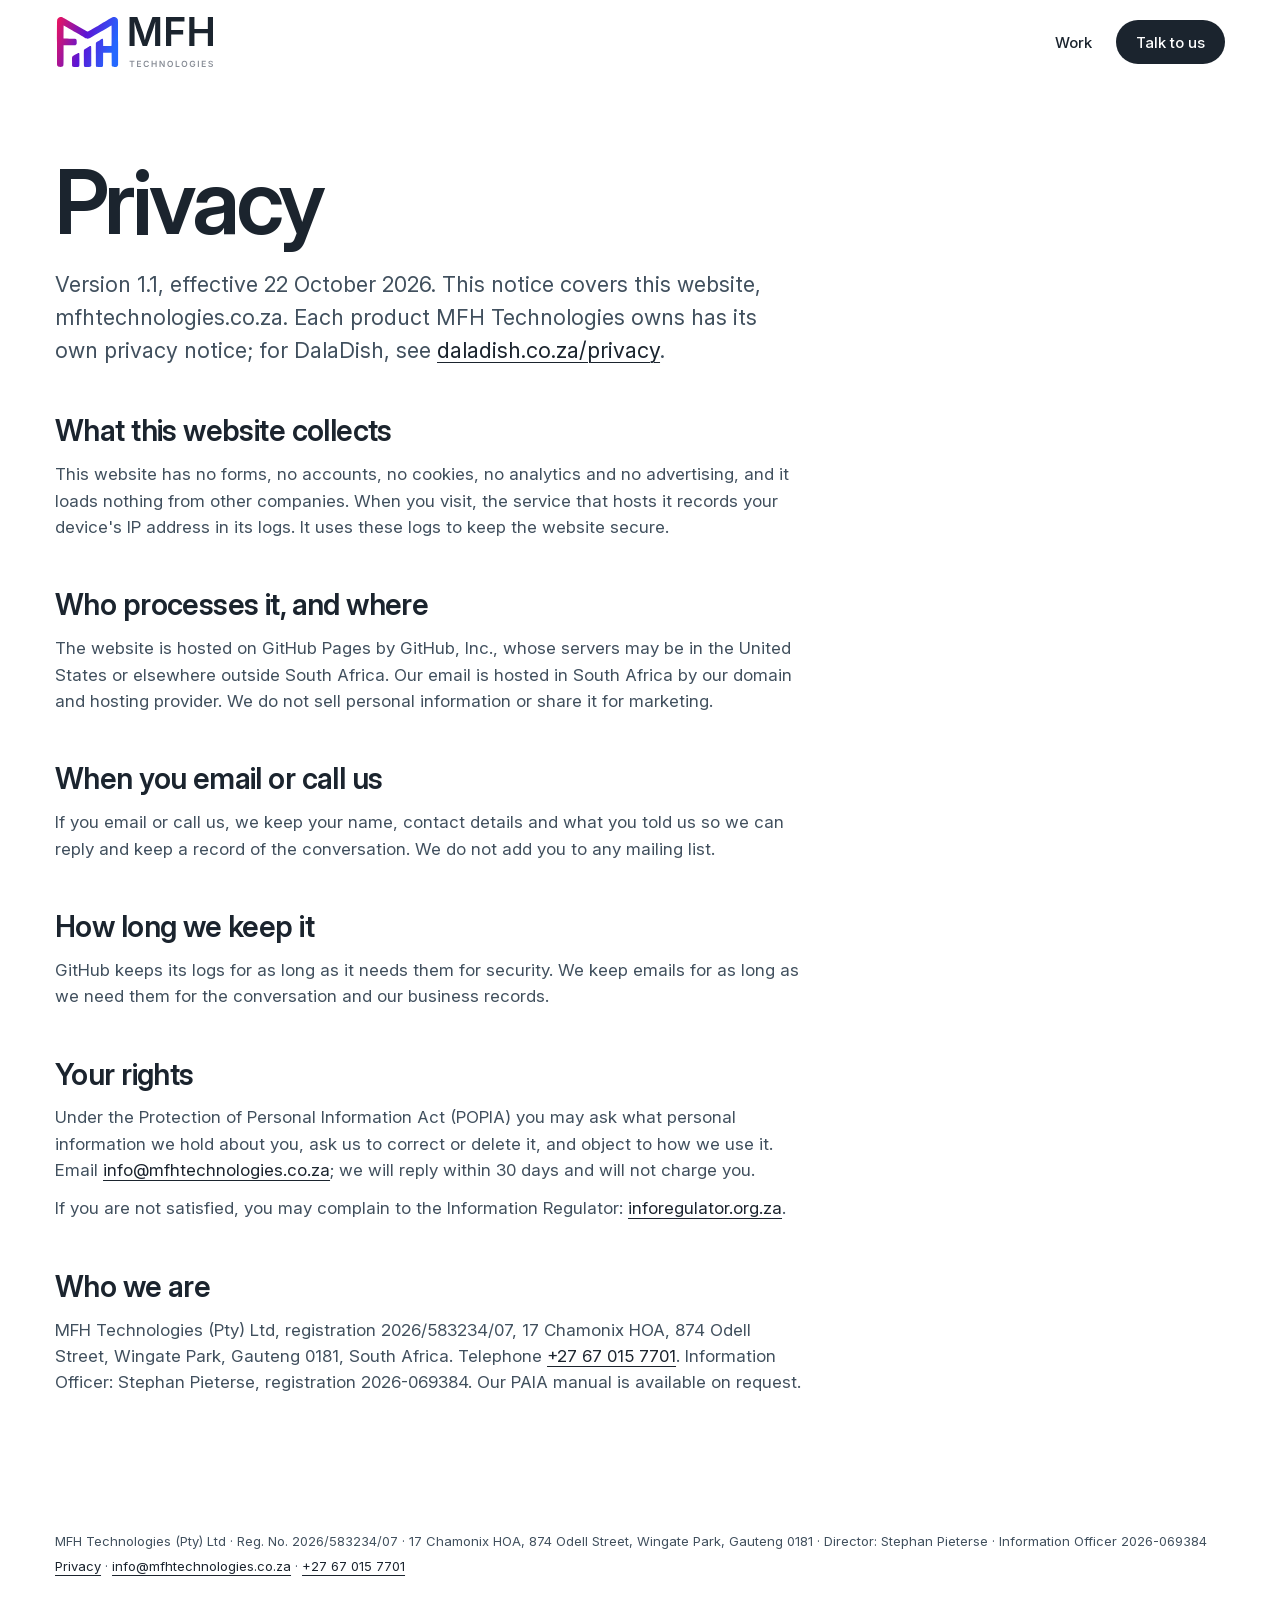
==== commit af89d959: "Website: panels, the products shown, no lead line The lead line under the statement is gone. The pag" ====
--- a/privacy.html
+++ b/privacy.html
@@ -16,22 +16,20 @@
 <body>
 <a class="skip" href="#main">Skip to the content</a>
 <header class="site">
-  <div class="wrap">
-    <a class="home" href="index.html" aria-label="MFH Technologies, home">
-      <picture>
-        <source srcset="assets/mfh-lockup-white.svg" media="(prefers-color-scheme: dark)">
-        <img class="lockup" src="assets/mfh-lockup-colour.svg" alt="MFH Technologies" width="168" height="56">
-      </picture>
-    </a>
-    <nav class="main" aria-label="Main">
-      <a href="index.html#work">Work</a>
-      <a href="index.html#contact">Contact</a>
-    </nav>
-  </div>
+  <a class="home" href="index.html" aria-label="MFH Technologies, home">
+    <picture>
+      <source srcset="assets/mfh-lockup-white.svg" media="(prefers-color-scheme: dark)">
+      <img class="lockup" src="assets/mfh-lockup-colour.svg" alt="MFH Technologies" width="160" height="54">
+    </picture>
+  </a>
+  <nav class="main" aria-label="Main">
+    <a href="index.html#work" aria-label="Work"><span class="roll"><span data-label="Work">Work</span></span></a>
+    <a class="pill" href="index.html#contact" aria-label="Talk to us"><span class="roll"><span data-label="Talk to us">Talk to us</span></span></a>
+  </nav>
 </header>
 
 <main id="main">
-  <div class="wrap">
+  <div>
     <div class="prose">
       <h1>Privacy</h1>
       <p class="lead">Version 1.1, effective 22 October 2026. This notice covers this website, mfhtechnologies.co.za. Each product MFH Technologies owns has its own privacy notice; for DalaDish, see <a href="https://daladish.co.za/privacy">daladish.co.za/privacy</a>.</p>
@@ -59,12 +57,8 @@
 </main>
 
 <footer class="site">
-  <div class="wrap">
-    <div>
-      <p>MFH Technologies (Pty) Ltd &middot; Reg. No. 2026/583234/07 &middot; 17 Chamonix HOA, 874 Odell Street, Wingate Park, Gauteng 0181 &middot; Director: Stephan Pieterse &middot; Information Officer 2026-069384</p>
-      <p><a href="privacy.html">Privacy</a> &middot; <a href="mailto:info@mfhtechnologies.co.za">info@mfhtechnologies.co.za</a> &middot; <a href="tel:+27670157701">+27 67 015 7701</a></p>
-    </div>
-  </div>
+  <p>MFH Technologies (Pty) Ltd &middot; Reg. No. 2026/583234/07 &middot; 17 Chamonix HOA, 874 Odell Street, Wingate Park, Gauteng 0181 &middot; Director: Stephan Pieterse &middot; Information Officer 2026-069384</p>
+  <p><a href="privacy.html">Privacy</a> &middot; <a href="mailto:info@mfhtechnologies.co.za">info@mfhtechnologies.co.za</a> &middot; <a href="tel:+27670157701">+27 67 015 7701</a></p>
 </footer>
 </body>
 </html>
--- a/assets/site.css
+++ b/assets/site.css
@@ -1,8 +1,8 @@
 /* MFH Technologies website. Colours and type from the MFH Technologies CI v2.0: charcoal and white, Inter (served
    from this site, so the page loads nothing from other companies; Arial and Helvetica as the CI's fallback), and
-   the gradient in the mark only. The page is a poster: the mark, one statement set very large, the two sectors with
-   the product in each, and a charcoal band to get in touch. Headings stay in SemiBold, as the CI asks; the boldness
-   comes from scale, not weight. */
+   the gradient in the mark only. The page is built from panels set into a white sheet: a stage for the statement and
+   the mark, one panel per product, and a charcoal panel to get in touch. Headings stay in SemiBold, as the CI asks;
+   the weight of the page comes from scale. Each product panel wears its own product's colours. */
 @font-face {
   font-family: "Inter";
   font-style: normal;
@@ -17,34 +17,48 @@
   --mfh-line: #E3E6EA;
   --mfh-surface: #F4F5F8;
   --mfh-white: #FFFFFF;
-  --bg: var(--mfh-white);
+  --page: var(--mfh-white);
   --ink: var(--mfh-charcoal);
   --body: var(--mfh-slate);
   --line: var(--mfh-line);
-  /* The charcoal band (contact and footer) in both modes */
-  --band: var(--mfh-charcoal);
-  --band-ink: #FFFFFF;
-  --band-body: #C9CFD6;
-  --band-soft: #A9AFB8;
-  --band-line: #36424E;
+  --stage: var(--mfh-surface);
+  /* Charcoal panels: Tiekie and contact */
+  --dark: var(--mfh-charcoal);
+  --on-dark: #FFFFFF;
+  --on-dark-2: #C9CFD6;
+  --on-dark-3: #A9AFB8;
+  --dark-line: #36424E;
+  /* The DalaDish panel in DalaDish's own colours */
+  --dd-bg: #F5EFE4;
+  --dd-ink: #17130F;
+  --dd-muted: #5E554C;
+  --dd-line: rgba(23, 19, 15, .14);
   --font: Inter, Arial, Helvetica, sans-serif;
   --ease: cubic-bezier(0.22, 1, 0.36, 1);
-  --gut: clamp(20px, 4vw, 56px);
+  --edge: clamp(8px, 0.9vw, 14px);
+  --pad: clamp(20px, 3.4vw, 56px);
+  --r: clamp(20px, 2.2vw, 32px);
+  --head: 84px;
   --step-0: 1.0625rem;
   --step-1: clamp(1.125rem, 1rem + 0.45vw, 1.375rem);
   --step-2: clamp(1.375rem, 1.1rem + 0.9vw, 1.875rem);
   --poster: clamp(4rem, 1rem + 9.4vw, 11rem);
   color-scheme: light;
 }
-/* At night the page turns charcoal; the CI allows only the white artwork on charcoal, so the mark goes white. */
+/* At night the sheet turns charcoal. The CI allows only white artwork on charcoal, so the mark goes white. */
 @media (prefers-color-scheme: dark) {
   :root {
-    --bg: var(--mfh-charcoal);
+    --page: var(--mfh-charcoal);
     --ink: #FFFFFF;
     --body: #C9CFD6;
     --line: #36424E;
-    --band: #131A21;
-    --band-line: #2C3640;
+    --stage: #232E3A;
+    --dark: #131A21;
+    --dark-line: #2C3640;
+    --dd-bg: #17130F;
+    --dd-ink: #F5EFE4;
+    --dd-muted: #ABA196;
+    --dd-line: rgba(245, 239, 228, .14);
     color-scheme: dark;
   }
 }
@@ -53,7 +67,7 @@
 @media (prefers-reduced-motion: no-preference) { html { scroll-behavior: smooth; } }
 body {
   margin: 0;
-  background: var(--bg);
+  background: var(--page);
   color: var(--body);
   font-family: var(--font);
   font-optical-sizing: auto;
@@ -65,116 +79,140 @@
 img { display: block; max-width: 100%; height: auto; }
 a { color: var(--ink); text-underline-offset: 4px; text-decoration-thickness: 1px; }
 a:hover { text-decoration-thickness: 2px; }
-:focus-visible { outline: 2px solid currentColor; outline-offset: 4px; border-radius: 2px; }
-::selection { background: var(--ink); color: var(--bg); }
-.wrap { max-width: 1440px; margin: 0 auto; padding-left: max(var(--gut), env(safe-area-inset-left, 0px)); padding-right: max(var(--gut), env(safe-area-inset-right, 0px)); }
-.skip { position: absolute; left: -9999px; top: 12px; background: var(--bg); color: var(--ink); padding: 10px 14px; z-index: 20; }
+:focus-visible { outline: 2px solid currentColor; outline-offset: 4px; border-radius: 4px; }
+::selection { background: var(--ink); color: var(--page); }
+.skip { position: absolute; left: -9999px; top: 12px; background: var(--page); color: var(--ink); padding: 10px 14px; z-index: 20; }
 .skip:focus { left: 16px; }
 h1, h2, h3 { color: var(--ink); font-weight: 600; margin: 0; text-wrap: balance; }
-p { margin: 0; text-wrap: pretty; }
-.label { font-size: 0.9375rem; font-weight: 500; letter-spacing: 0; color: var(--body); }
+p, dl, dd { margin: 0; }
+p { text-wrap: pretty; }
 .n { font-weight: 500; font-variant-numeric: tabular-nums; }
-
-/* Header: the wordmark on the home page (the mark is right beside it in the hero, as the CI provides for), the full
+.label { font-size: 0.9375rem; font-weight: 500; line-height: 1.4; }
+
+/* Header: the wordmark on the home page (the mark is right below it on the stage, as the CI provides for), the full
    lock-up on other pages. Colour artwork on white, white artwork on charcoal. */
-header.site .wrap { display: flex; align-items: center; justify-content: space-between; gap: 24px; min-height: 96px; }
+header.site { display: flex; align-items: center; justify-content: space-between; gap: 16px; min-height: var(--head); padding: 0 calc(var(--edge) + var(--pad)); }
 header.site a.home { display: inline-flex; align-items: center; min-height: 44px; }
-.wordmark { width: 104px; height: auto; }
-.lockup { width: 168px; height: auto; }
-nav.main { display: flex; gap: 4px 28px; }
+.wordmark { width: 96px; height: auto; }
+.lockup { width: 160px; height: auto; }
+nav.main { display: flex; align-items: center; gap: 8px 24px; }
 nav.main a { display: inline-flex; align-items: center; min-height: 44px; font-size: 0.9375rem; font-weight: 500; color: var(--ink); text-decoration: none; }
-nav.main a:hover { text-decoration: underline; text-underline-offset: 6px; }
-.page-home header.site { position: absolute; inset: 0 0 auto; z-index: 3; }
-
-/* Hero: the statement, bottom left, and the mark, large, on the right. The mark keeps clear space of about a third
-   of its own width on every side. */
-.hero { --mark-w: min(34vw, 600px, calc(58svh * 1.113)); --h1: clamp(3rem, 0.5rem + 6.2vw, 8rem); min-height: 100svh; display: grid; }
-.hero .wrap { display: grid; grid-template-columns: minmax(0, 1fr) var(--mark-w); column-gap: calc(var(--mark-w) * 0.3); align-items: end; width: 100%; padding-top: 140px; padding-bottom: clamp(40px, 7vh, 88px); }
-.hero-copy { display: grid; gap: clamp(24px, 3vw, 40px); }
-.hero h1 { font-size: var(--h1); line-height: 0.92; letter-spacing: -0.045em; }
-.hero .lead { font-size: var(--step-1); line-height: 1.45; max-width: 28em; }
-.hero-mark { margin: 0; }
+nav.main a.pill { padding: 0 20px; border-radius: 999px; background: var(--ink); color: var(--page); }
+/* The label rolls up to a fresh copy of itself on hover */
+.roll { display: inline-block; overflow: hidden; vertical-align: top; line-height: 1.4; }
+.roll > span { display: block; position: relative; transition: transform 420ms var(--ease); }
+.roll > span::after { content: attr(data-label); position: absolute; left: 0; top: 100%; }
+@media (hover: hover) and (pointer: fine) {
+  a:hover .roll > span { transform: translateY(-100%); }
+}
+
+/* The stage: the statement bottom left, the mark right with its foot on the statement's last line, and two quiet
+   labels in the top corners. The mark keeps clear space of about a quarter of its width. */
+.hero { padding: 0 var(--edge); }
+.stage { --mark-w: min(28vw, 540px, calc(50svh * 1.113)); --h1: clamp(3rem, 0.3rem + 6.2vw, 8rem);
+  position: relative; min-height: calc(100svh - var(--head) - var(--edge)); border-radius: var(--r); background: var(--stage); padding: var(--pad);
+  display: grid; grid-template-columns: minmax(0, 1fr) var(--mark-w); grid-template-rows: auto 1fr; column-gap: calc(var(--mark-w) * 0.25); transform-origin: 50% 0; }
+.corners { grid-column: 1 / -1; display: flex; flex-wrap: wrap; justify-content: space-between; gap: 6px 24px; font-size: 0.875rem; font-weight: 500; color: var(--body); }
+.hero h1 { grid-row: 2; align-self: end; font-size: var(--h1); line-height: 0.92; letter-spacing: -0.045em; }
+.hero-mark { grid-row: 2; grid-column: 2; align-self: end; margin: 0 calc(var(--mark-w) * 0.06) 0 0;
+  /* The artwork has 39 of its 460 units of space under the foot; move it down so the foot meets the baseline. */
+  transform: translateY(calc(var(--mark-w) * 0.0762 - var(--h1) * 0.1)); }
 .hero-mark img { width: 100%; }
-/* On wide screens the foot of the mark sits on the statement's last line, and the lead runs on below. */
-@media (min-width: 900px) {
-  .hero .wrap { grid-template-areas: "h mark" "lead ."; align-content: end; row-gap: clamp(24px, 3vw, 40px); }
-  .hero-copy { display: contents; }
-  .hero h1 { grid-area: h; }
-  .hero .lead { grid-area: lead; }
-  /* The artwork has 39 of its 460 units of space under the foot; move it down so the foot meets the baseline. */
-  .hero-mark { grid-area: mark; transform: translateY(calc(var(--mark-w) * 0.0762 - var(--h1) * 0.1)); }
-}
 @media (max-width: 899px) {
-  .hero { --mark-w: min(62vw, 320px); }
-  .hero .wrap { grid-template-columns: minmax(0, 1fr); grid-template-rows: auto 1fr; row-gap: calc(var(--mark-w) * 0.3); padding-top: 140px; }
-  .hero-mark { grid-row: 1; width: var(--mark-w); align-self: start; }
-  .hero-copy { align-self: end; }
-}
-
-/* Work: each sector with the product in it. The product name is the poster; the sector reads beside it. */
-.work { padding: clamp(80px, 11vw, 168px) 0 clamp(64px, 9vw, 136px); }
-.work .label { padding-bottom: 20px; }
-.rows { list-style: none; margin: 0; padding: 0; border-bottom: 1px solid var(--line); }
-.row { display: grid; grid-template-columns: minmax(0, 4fr) minmax(0, 8fr); gap: 24px clamp(24px, 4vw, 64px); padding: clamp(36px, 5vw, 72px) 0; border-top: 1px solid var(--line); }
-.sector { display: grid; align-content: start; gap: 10px; padding-top: 0.6em; }
-.sector .n { color: var(--body); }
-.sector h3 { font-size: var(--step-2); line-height: 1.15; letter-spacing: -0.02em; }
-.sector p { max-width: 22em; }
-.product { display: grid; align-content: start; gap: 18px; }
-.name { font-size: var(--poster); font-weight: 600; line-height: 0.9; letter-spacing: -0.055em; color: var(--ink); overflow: hidden; padding-bottom: 0.08em; margin-bottom: -0.08em; }
-.name > span { display: inline-block; }
-.name a { color: inherit; text-decoration: none; display: inline-flex; align-items: flex-start; gap: 0.08em; }
-.name a svg { width: 0.32em; height: 0.32em; margin-top: 0.1em; flex: none; transition: transform 240ms var(--ease); }
-@media (hover: hover) and (pointer: fine) {
-  .name a:hover svg { transform: translate(0.06em, -0.06em); }
-  .name a:hover .t { text-decoration: underline; text-decoration-thickness: 0.04em; text-underline-offset: 0.1em; }
-}
-.name a:focus-visible svg { transform: translate(0.06em, -0.06em); }
-.what { font-size: var(--step-1); color: var(--ink); max-width: 30em; }
+  :root { --head: 72px; }
+  .stage { --mark-w: min(58vw, 300px); grid-template-columns: minmax(0, 1fr); grid-template-rows: auto auto 1fr; }
+  .hero-mark { grid-row: 2; grid-column: 1; align-self: start; width: var(--mark-w); margin: clamp(40px, 9vw, 72px) 0 0; transform: none; }
+  .hero h1 { grid-row: 3; padding-top: 40px; }
+}
+
+/* Work: one panel per product. Tiekie on charcoal, set in type only; DalaDish in its own cream and chilli, with its
+   suppers sliding past. Each panel ends in a short register of who owns what. */
+.work { padding: clamp(72px, 10vw, 160px) var(--edge) 0; }
+.work-head { display: flex; justify-content: space-between; align-items: baseline; gap: 16px; padding: 0 var(--pad) clamp(20px, 2.4vw, 32px); }
+.work-head h2 { font-size: var(--step-2); letter-spacing: -0.02em; }
+.work-head p { font-size: 0.9375rem; font-weight: 500; }
+.tiles { display: grid; grid-template-columns: repeat(2, minmax(0, 1fr)); gap: var(--edge); }
+.tile { position: relative; overflow: hidden; display: flex; flex-direction: column; min-height: min(88svh, 900px); border-radius: var(--r); padding: var(--pad); }
+.tile .label { position: relative; }
+.tile .foot { position: relative; margin-top: auto; display: grid; gap: clamp(24px, 3vw, 40px); }
+.tile .name { font-size: clamp(4rem, 1.5rem + 6.6vw, 9.5rem); line-height: 0.9; letter-spacing: -0.055em; overflow: hidden; padding-bottom: 0.08em; margin-bottom: -0.08em; }
+.tile .name > span, .tile .name > a { display: inline-block; }
+.register { display: grid; font-size: 0.9375rem; line-height: 1.45; }
+.register div { display: grid; grid-template-columns: minmax(7.5em, 0.35fr) minmax(0, 1fr); gap: 16px; padding: 12px 0; border-top: 1px solid var(--tile-line); }
+.register dt { color: var(--tile-muted); }
+.register dd { color: var(--tile-ink); }
+.tiekie { --tile-ink: var(--on-dark); --tile-muted: var(--on-dark-3); --tile-line: var(--dark-line); background: var(--dark); color: var(--on-dark-3); }
+.tiekie .name { color: var(--on-dark); }
+/* The platform drawn as its parts: the application on top, the two engines under it, the data models beneath. */
+.arch { list-style: none; margin: clamp(32px, 4vw, 56px) 0 0; padding: 0; display: grid; grid-template-columns: repeat(2, minmax(0, 1fr)); gap: 8px; }
+.arch li { display: flex; flex-direction: column; justify-content: space-between; gap: 12px; min-height: clamp(76px, 7vw, 112px); padding: 14px 16px; border: 1px solid var(--dark-line); border-radius: 12px; color: var(--on-dark); font-weight: 500; line-height: 1.25; }
+.arch li:first-child, .arch li:last-child { grid-column: 1 / -1; }
+.arch .n { font-size: 0.8125rem; color: var(--on-dark-3); }
+.daladish { --tile-ink: var(--dd-ink); --tile-muted: var(--dd-muted); --tile-line: var(--dd-line); background: var(--dd-bg); color: var(--dd-muted); }
+.daladish .name a { color: var(--dd-ink); }
+.dd-logo { width: clamp(220px, 30vw, 460px); }
+.strip { display: grid; gap: 10px; margin: clamp(28px, 4vw, 56px) calc(var(--pad) * -1) 0; }
+.track { display: flex; gap: 10px; width: max-content; }
+.track img { height: clamp(92px, 8.4vw, 148px); width: auto; aspect-ratio: 4 / 3; object-fit: cover; border-radius: 14px; background: rgba(0, 0, 0, .06); }
+.out { display: inline-flex; align-items: center; gap: 8px; min-height: 44px; font-weight: 500; color: var(--dd-ink); text-decoration: none; justify-self: start; }
+.out svg { width: 14px; height: 14px; transition: transform 240ms var(--ease); }
+@media (hover: hover) and (pointer: fine) { .out:hover svg { transform: translate(2px, -2px); } .out:hover { text-decoration: underline; } }
 @media (max-width: 899px) {
-  .row { grid-template-columns: minmax(0, 1fr); }
-  .sector { padding-top: 0; }
-}
-
-/* Contact: the charcoal band, with the footer running on below it */
-.contact { background: var(--band); color: var(--band-body); padding: clamp(88px, 12vw, 176px) 0 clamp(64px, 8vw, 112px); }
-.contact h2 { color: var(--band-ink); font-size: var(--poster); line-height: 0.9; letter-spacing: -0.055em; overflow: hidden; padding-bottom: 0.08em; margin-bottom: -0.08em; }
+  .tiles { grid-template-columns: minmax(0, 1fr); }
+  .tile { min-height: 0; }
+  .tile .foot { margin-top: clamp(64px, 18vw, 120px); }
+  .daladish .foot { margin-top: 40px; }
+}
+
+/* Contact: the charcoal panel */
+.contact { margin: var(--edge); border-radius: var(--r); background: var(--dark); color: var(--on-dark-2); padding: clamp(72px, 10vw, 160px) var(--pad) var(--pad); }
+.contact h2 { color: var(--on-dark); font-size: var(--poster); line-height: 0.9; letter-spacing: -0.055em; overflow: hidden; padding-bottom: 0.08em; margin-bottom: -0.08em; }
 .contact h2 > span { display: inline-block; }
 .contact .sub { margin-top: clamp(20px, 2.4vw, 32px); font-size: var(--step-1); }
 .lines { margin-top: clamp(40px, 5vw, 64px); display: flex; flex-wrap: wrap; align-items: center; gap: 16px clamp(32px, 5vw, 72px); }
 .lines .item { display: flex; flex-wrap: wrap; align-items: center; gap: 12px 16px; }
-.lines a { color: var(--band-ink); font-size: clamp(1.375rem, 1rem + 1.6vw, 2.25rem); font-weight: 500; letter-spacing: -0.02em; text-decoration: none; border-bottom: 1px solid var(--band-line); padding-bottom: 4px; overflow-wrap: anywhere; }
-.lines a:hover { border-bottom-color: var(--band-ink); }
-.copy { min-height: 44px; padding: 0 18px; border-radius: 999px; border: 1px solid var(--band-line); background: transparent; color: var(--band-ink); font: 500 0.9375rem var(--font); cursor: pointer; }
-.copy:hover { border-color: var(--band-ink); }
-.where { margin-top: clamp(28px, 3vw, 40px); font-size: 0.9375rem; color: var(--band-soft); }
-
-footer.site { background: var(--band); color: var(--band-soft); font-size: 0.875rem; line-height: 1.6; padding: 40px 0 48px; }
-footer.site .wrap > div { display: grid; gap: 6px; }
-.page-home footer.site { padding-top: 0; }
-.page-home footer.site .wrap > div { border-top: 1px solid var(--band-line); padding-top: 24px; }
-footer.site a { color: var(--band-body); }
+.lines a { color: var(--on-dark); font-size: clamp(1.375rem, 1rem + 1.6vw, 2.25rem); font-weight: 500; letter-spacing: -0.02em; text-decoration: none; border-bottom: 1px solid var(--dark-line); padding-bottom: 4px; overflow-wrap: anywhere; }
+.lines a:hover { border-bottom-color: var(--on-dark); }
+.copy { min-height: 44px; padding: 0 18px; border-radius: 999px; border: 1px solid var(--dark-line); background: transparent; color: var(--on-dark); font: 500 0.9375rem var(--font); cursor: pointer; }
+.copy:hover { border-color: var(--on-dark); }
+.contact .meta { margin-top: clamp(64px, 9vw, 140px); padding-top: 20px; border-top: 1px solid var(--dark-line); display: flex; flex-wrap: wrap; justify-content: space-between; gap: 6px 24px; font-size: 0.875rem; font-weight: 500; color: var(--on-dark-3); }
+
+footer.site { padding: 20px calc(var(--edge) + var(--pad)) 40px; font-size: 0.8125rem; line-height: 1.6; color: var(--body); }
+footer.site p + p { margin-top: 4px; }
+footer.site a { color: var(--ink); }
 
 /* The privacy page */
-.prose { max-width: 44em; padding: clamp(40px, 7vw, 96px) 0 clamp(72px, 9vw, 120px); }
+.prose { max-width: calc(44em + 2 * (var(--edge) + var(--pad))); padding: clamp(32px, 6vw, 88px) calc(var(--edge) + var(--pad)) clamp(72px, 9vw, 120px); }
 .prose h1 { font-size: clamp(2.75rem, 1.5rem + 5vw, 5.5rem); line-height: 0.95; letter-spacing: -0.045em; }
 .prose .lead { margin-top: 24px; font-size: var(--step-1); line-height: 1.5; }
 .prose h2 { margin-top: 48px; font-size: var(--step-2); line-height: 1.2; letter-spacing: -0.02em; }
 .prose p { margin-top: 12px; }
 
-/* Entrance. The statement rises word by word through a mask and the mark is drawn in from left to right, the way its
-   gradient runs; further down, each product name and the contact line rise once as they come into view. Nothing
-   moves for people who ask for reduced motion, and without JavaScript everything simply shows. */
+/* Motion. On load the statement rises word by word, the mark is drawn in from left to right (the way its gradient
+   runs) and the corner labels fade up. Scrolling away, the stage settles back a little, like a sheet laid down.
+   Further on, each product name and "Talk to us." rise once as they come into view, and DalaDish's suppers slide
+   slowly past while their panel is on screen. Nothing moves for people who ask for reduced motion, and without
+   JavaScript everything simply shows. */
 @media (prefers-reduced-motion: no-preference) {
   .js .hero h1 .w { display: inline-block; overflow: hidden; vertical-align: top; padding-bottom: 0.08em; margin-bottom: -0.08em; }
-  .js .hero h1 .w > span { display: inline-block; transform: translateY(105%); transition: transform 900ms var(--ease); transition-delay: calc(var(--i) * 45ms); }
+  .js .hero h1 .w > span { display: inline-block; transform: translateY(105%); transition: transform 900ms var(--ease); transition-delay: calc(120ms + var(--i) * 45ms); }
   .js .in .hero h1 .w > span { transform: none; }
-  .js .hero-mark img { clip-path: inset(0 100% 0 0); transition: clip-path 1300ms var(--ease) 250ms; }
+  .js .hero-mark img { clip-path: inset(0 100% 0 0); transition: clip-path 1300ms var(--ease) 300ms; }
   .js .in .hero-mark img { clip-path: inset(0 0 0 0); }
-  .js .hero .lead { opacity: 0; transform: translateY(12px); transition: opacity 700ms var(--ease) 450ms, transform 700ms var(--ease) 450ms; }
-  .js .in .hero .lead { opacity: 1; transform: none; }
-  .js .name > span, .js .contact h2 > span { transform: translateY(105%); transition: transform 900ms var(--ease); }
-  .js .seen .name > span, .js .seen h2 > span { transform: none; }
-  .js .row .sector, .js .row .what { opacity: 0; transform: translateY(12px); transition: opacity 700ms var(--ease) 200ms, transform 700ms var(--ease) 200ms; }
-  .js .row.seen .sector, .js .row.seen .what { opacity: 1; transform: none; }
-}
+  .js .corners { opacity: 0; transition: opacity 800ms var(--ease) 600ms; }
+  .js .in .corners { opacity: 1; }
+  .js .tile .name > *, .js .contact h2 > span { transform: translateY(105%); transition: transform 900ms var(--ease) 100ms; }
+  .js .seen .name > *, .js .seen h2 > span { transform: none; }
+  .js .tile .register, .js .tile .out { opacity: 0; transform: translateY(12px); transition: opacity 700ms var(--ease) 300ms, transform 700ms var(--ease) 300ms; }
+  .js .tile.seen .register, .js .tile.seen .out { opacity: 1; transform: none; }
+  .js .arch li { opacity: 0; transform: translateY(12px); transition: opacity 600ms var(--ease), transform 600ms var(--ease); transition-delay: calc(150ms + var(--i) * 90ms); }
+  .js .tile.seen .arch li { opacity: 1; transform: none; }
+  .track { animation: slide 80s linear infinite; }
+  .track.b { animation-duration: 96s; animation-direction: reverse; }
+  .paused .track { animation-play-state: paused; }
+  @supports (animation-timeline: scroll()) {
+    .stage { animation: settle linear both; animation-timeline: scroll(root); animation-range: 0 100svh; }
+  }
+}
+@keyframes slide { to { transform: translateX(-50%); } }
+@keyframes settle { to { transform: scale(0.94); } }
